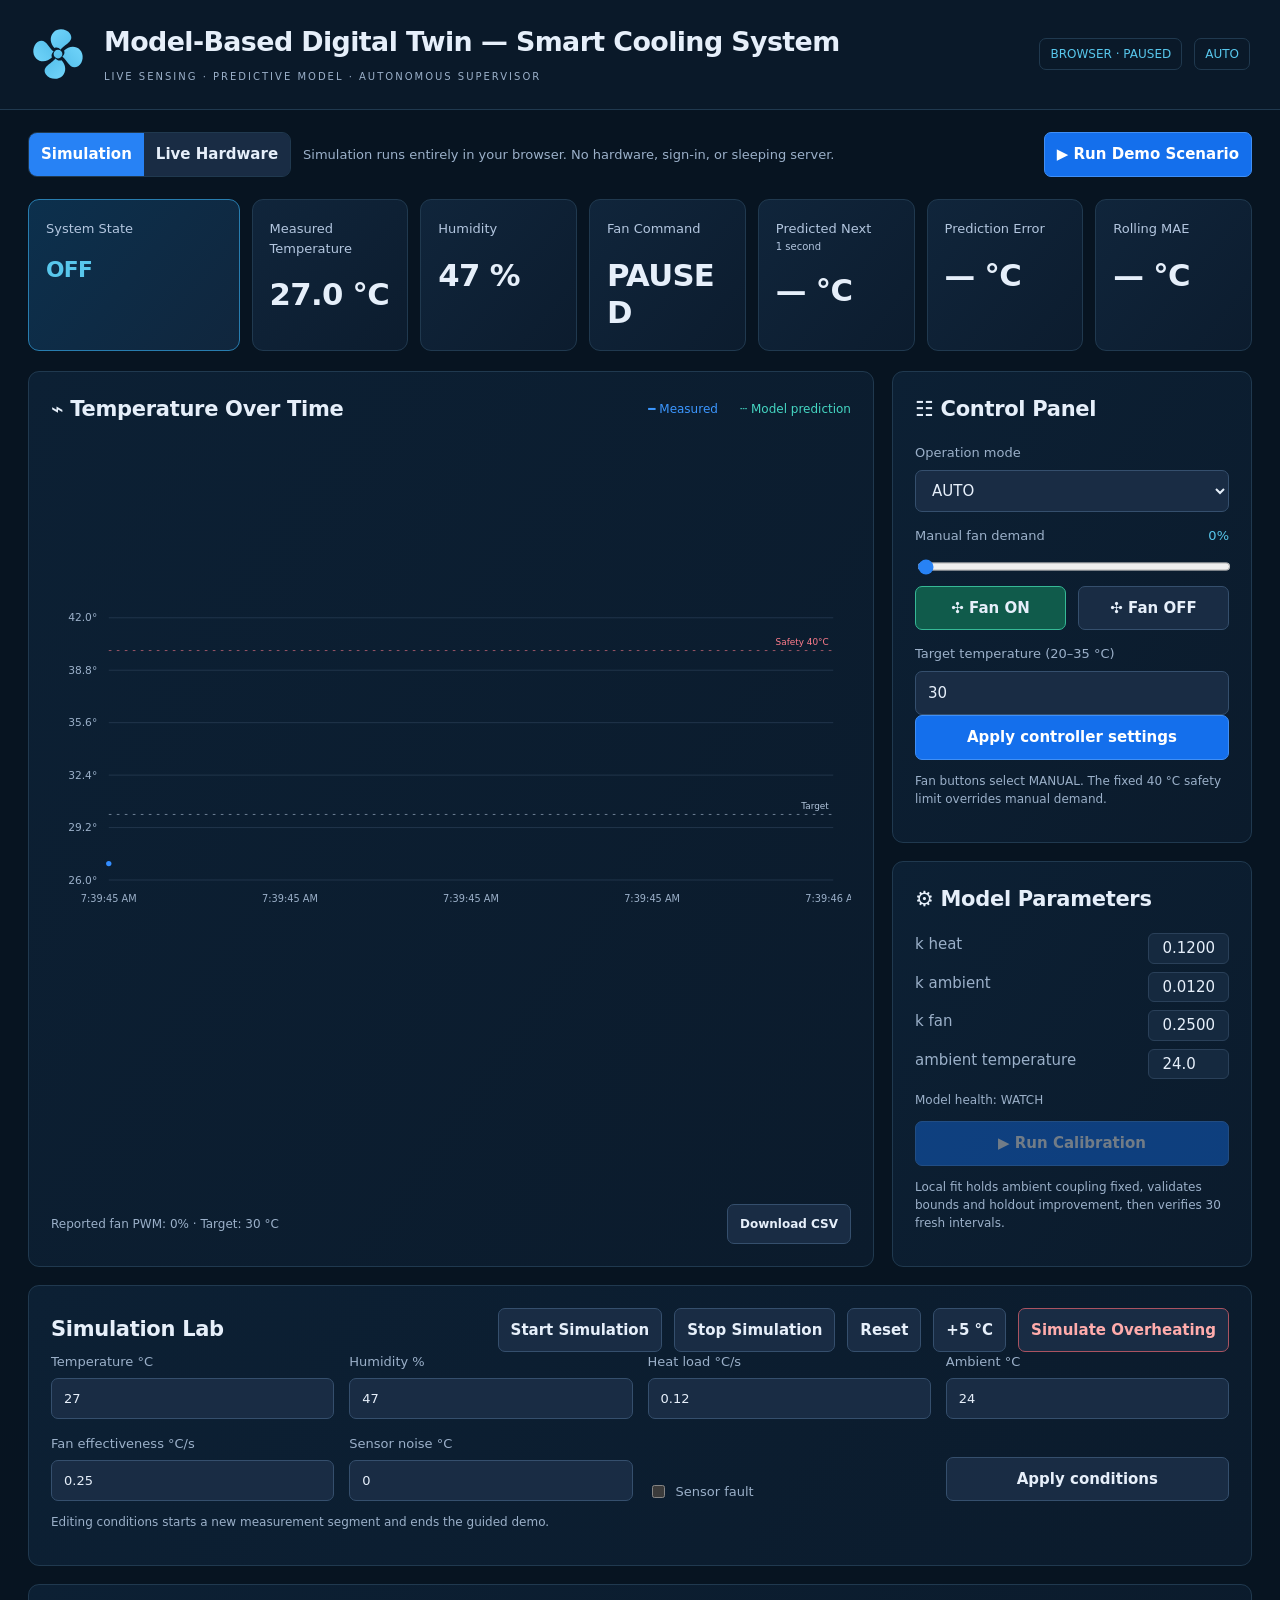
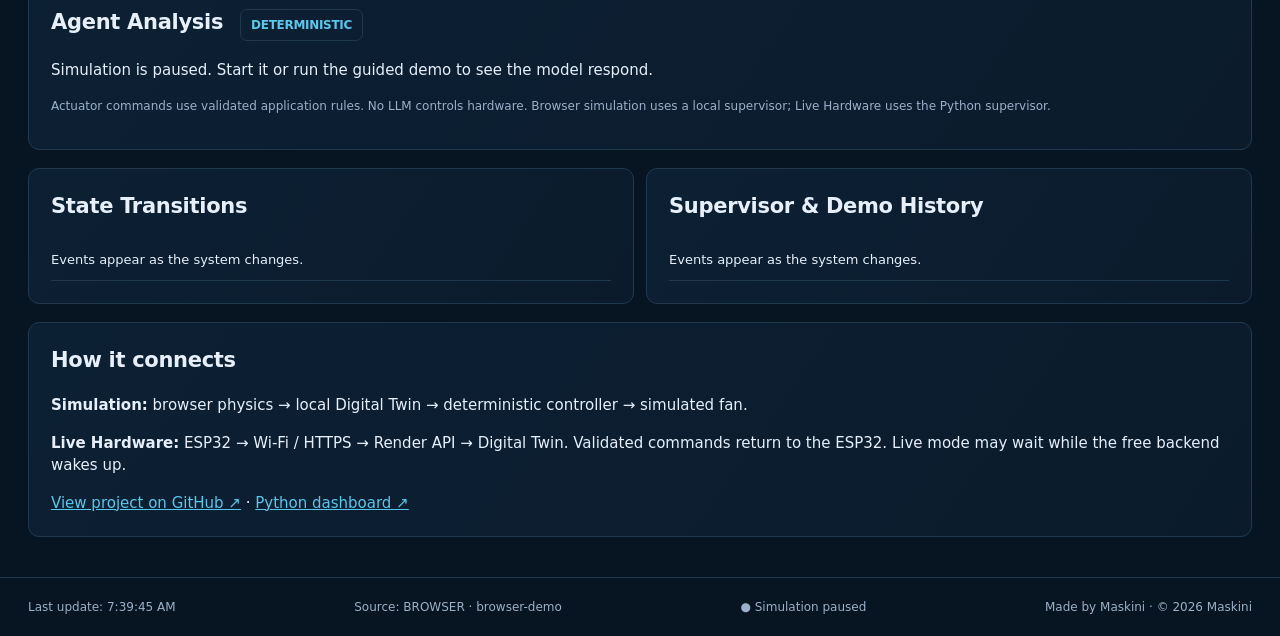
==== index.html @ 51525e8b "Add instant browser simulation dashboard and GitHub Pages frontend" ====
<!doctype html><html lang="en"><head><meta charset="utf-8"><meta name="viewport" content="width=device-width,initial-scale=1"><meta name="description" content="Interactive Model-Based Smart Cooling Digital Twin by Maskini. Run a free browser simulation with deterministic safety control, thermal prediction and model calibration."><title>Smart Cooling Digital Twin · Maskini</title><link rel="icon" href="fan.svg" type="image/svg+xml"><link rel="stylesheet" href="style.css"><script type="module" src="app.mjs"></script></head><body>
<header><div class="brand"><img src="fan.svg" alt="" width="56" height="56"><div><h1>Model-Based Digital Twin <span>— Smart Cooling System</span></h1><p>LIVE SENSING · PREDICTIVE MODEL · AUTONOMOUS SUPERVISOR</p></div></div><div class="badges"><span id="connection" class="badge">BROWSER · READY</span><span id="modeBadge" class="badge">AUTO</span></div></header>
<main><section class="modebar"><div class="segmented" aria-label="Operating mode"><button id="simulation" aria-pressed="true">Simulation</button><button id="live" aria-pressed="false">Live Hardware</button></div><p id="modeHelp">Simulation runs entirely in your browser. No hardware, sign-in, or sleeping server.</p><button id="demo" class="primary">▶ Run Demo Scenario</button></section>
<div id="notice" role="status" aria-live="polite"></div>
<section class="metrics" aria-label="System overview">
<article class="state-card"><label>System State</label><strong id="state">OFF</strong></article><article><label>Measured Temperature</label><strong id="temperature">27.0 <small>°C</small></strong></article><article><label>Humidity</label><strong id="humidity">47 <small>%</small></strong></article><article><label>Fan Command</label><strong id="fan">PAUSED</strong></article><article><label>Predicted Next <small id="horizon">1 second</small></label><strong id="prediction">—</strong></article><article><label>Prediction Error</label><strong id="error">—</strong></article><article><label>Rolling MAE</label><strong id="mae">—</strong></article></section>
<div class="workspace"><section class="panel chart-panel"><div class="panel-title"><h2>⌁ Temperature Over Time</h2><div class="legend"><span>━ Measured</span><span>┄ Model prediction</span></div></div><svg id="chart" viewBox="0 0 900 380" role="img" aria-label="Measured and predicted temperature over time"></svg><div class="chart-bottom"><span id="chartHelp">Start the simulation to collect measurements.</span><button id="download">Download CSV</button></div></section>
<aside><section class="panel"><h2>☷ Control Panel</h2><form id="controller"><label for="controlMode">Operation mode</label><select id="controlMode"><option>AUTO</option><option>MANUAL</option></select><label for="manual">Manual fan demand <output id="manualValue">0%</output></label><input id="manual" type="range" min="0" max="100" value="0"><div class="two"><button type="button" id="fanOn" class="on">✣ Fan ON</button><button type="button" id="fanOff">✣ Fan OFF</button></div><label for="target">Target temperature (20–35 °C)</label><input id="target" type="number" min="20" max="35" step="0.5" value="30" required><button class="primary" type="submit">Apply controller settings</button><p class="muted">Fan buttons select MANUAL. The fixed 40 °C safety limit overrides manual demand.</p></form><details id="owner"><summary>Owner access</summary><p>Live controls require your backend admin token. It is held only in memory for this tab.</p><label for="token">Admin API token</label><input id="token" type="password" autocomplete="off"><button id="unlock">Use token</button><button id="lock">Lock controls</button></details></section>
<section class="panel"><h2>⚙ Model Parameters</h2><dl id="parameters"></dl><p id="modelHealth" class="muted"></p><button id="calibrate" class="primary">▶ Run Calibration</button><p class="muted" id="calibrationHelp">Browser fit holds ambient coupling fixed, validates bounds and holdout improvement, then verifies 30 fresh intervals.</p></section></aside></div>
<section id="lab" class="panel"><div class="panel-title"><h2>Simulation Lab</h2><div class="buttons"><button id="start">Start Simulation</button><button id="stop">Stop Simulation</button><button id="reset">Reset</button><button id="increase">+5 °C</button><button id="overheat" class="danger">Simulate Overheating</button></div></div><form id="conditions" class="conditions"><label>Temperature °C<input id="editTemperature" type="number" min="-40" max="60" step="0.1" value="27" required></label><label>Humidity %<input id="editHumidity" type="number" min="0" max="100" step="1" value="47" required></label><label>Heat load °C/s<input id="heat" type="number" min="0" max="2" step="0.01" value="0.12" required></label><label>Ambient °C<input id="ambient" type="number" min="-10" max="50" step="0.1" value="24" required></label><label>Fan effectiveness °C/s<input id="effect" type="number" min="0" max="3" step="0.01" value="0.25" required></label><label>Sensor noise °C<input id="noise" type="number" min="0" max="1" step="0.01" value="0" required></label><label class="check"><input id="fault" type="checkbox">Sensor fault</label><button type="submit">Apply conditions</button></form><p class="muted">Editing conditions starts a new measurement segment and ends the guided demo.</p></section>
<section id="scenarioPanel" class="panel" hidden><h2 id="scenarioTitle">Guided Demo</h2><div class="steps"><span data-phase="NORMAL">1 · Normal</span><span data-phase="HEATING">2 · Heating</span><span data-phase="OVERHEATING">3 · Overheating</span><span data-phase="RECOVERING">4 · Recovering</span><span data-phase="COMPLETE">5 · Cooling off</span></div></section>
<section class="panel agent"><h2>Agent Analysis <span class="badge">DETERMINISTIC</span></h2><p id="analysis"></p><p class="muted">Actuator commands use validated application rules. No LLM controls hardware. Browser simulation uses a local supervisor; Live Hardware uses the Python supervisor.</p></section>
<div class="two bottom-panels"><section class="panel"><h2>State Transitions</h2><ol id="transitions" class="timeline"></ol></section><section class="panel"><h2>Supervisor & Demo History</h2><ol id="events" class="timeline"></ol></section></div>
<section class="panel architecture"><h2>How it connects</h2><p><b>Simulation:</b> browser physics → local Digital Twin → deterministic controller → simulated fan.</p><p><b>Live Hardware:</b> ESP32 → Wi-Fi / HTTPS → Render API → Digital Twin. Validated commands return to the ESP32. Live mode may wait while the free backend wakes up.</p><a href="https://github.com/Maskini/model-based-smart-cooling-digital-twin">View project on GitHub ↗</a> · <a href="https://smart-cooling-twin-demo.onrender.com/" target="_blank" rel="noopener">Python dashboard ↗</a></section>
</main><footer><span id="updated">Last update: —</span><span id="transport">Source: browser physics</span><span id="receiving">● Simulation paused</span><span>Made by Maskini · © 2026 Maskini</span></footer><noscript>This interactive simulation requires JavaScript. You can also visit the Python dashboard linked above.</noscript></body></html>
---- style.css ----
:root{color-scheme:dark;--bg:#071421;--panel:#0c1e31;--edge:#20394f;--text:#e6effa;--muted:#9bb0c9;--blue:#2782f5;--cyan:#58c7ec;--green:#38e7aa}*{box-sizing:border-box}body{margin:0;background:var(--bg);color:var(--text);font:15px/1.5 system-ui,-apple-system,BlinkMacSystemFont,"Segoe UI",sans-serif}header{display:flex;align-items:center;justify-content:space-between;gap:20px;padding:25px 30px;border-bottom:1px solid var(--edge);background:#0a1929}.brand{display:flex;align-items:center;gap:18px}.brand img{flex-shrink:0}.brand h1{font-size:clamp(20px,2.1vw,32px);line-height:1.3;margin:0;letter-spacing:-.6px}.brand p{font-size:10px;color:var(--muted);letter-spacing:2px;margin:9px 0 0}.badges,.buttons,.modebar,.panel-title,.chart-bottom{display:flex;align-items:center;gap:12px;flex-wrap:wrap}.badge{font-size:12px;display:inline-block;border:1px solid var(--edge);border-radius:7px;padding:6px 10px;color:var(--cyan);white-space:nowrap}main{max-width:2000px;margin:auto;padding:22px 28px}.modebar{margin-bottom:22px}.modebar p{flex:1;color:var(--muted);font-size:13px}.segmented{display:flex;background:#14283e;border:1px solid var(--edge);border-radius:9px;overflow:hidden}.segmented button{border:0;border-radius:0}.segmented button[aria-pressed=true]{background:var(--blue);color:white}.metrics{display:grid;grid-template-columns:1.35fr repeat(6,1fr);gap:12px;margin:20px 0}.metrics article{padding:19px 17px;min-height:140px;border:1px solid var(--edge);border-radius:11px;background:linear-gradient(130deg,#10253b,#0c1c2e)}.metrics label{display:block;color:#b3c6df;font-size:13px}.metrics strong{display:block;font-size:clamp(20px,2.4vw,37px);margin-top:18px;letter-spacing:-.7px;line-height:1.2;overflow-wrap:anywhere}.metrics small{font-size:14px;font-weight:400}.metrics label small{display:block;font-size:10px}.metrics .state-card{border-color:#287daf;background:linear-gradient(130deg,#0c304d,#10263d);color:var(--cyan)}#state{font-size:clamp(18px,1.7vw,29px)}.workspace{display:grid;grid-template-columns:minmax(0,2.35fr) minmax(295px,1fr);gap:18px}.panel{border:1px solid var(--edge);border-radius:11px;padding:22px;background:linear-gradient(125deg,#0c2034,#0b1b2c);margin-bottom:18px;min-width:0}h2{font-size:21px;margin:0 0 18px;letter-spacing:-.3px}.panel-title{justify-content:space-between}.panel-title h2{margin:0}.legend{display:flex;gap:22px;color:#3c97ff;font-size:12px}.legend span+span{color:#45d6c2}.chart-panel{display:flex;flex-direction:column}.chart-panel svg{width:100%;flex:1;min-height:330px;max-height:620px;margin-top:25px}.chart-bottom{justify-content:space-between;font-size:12px;color:var(--muted);margin-top:auto}button,select,input{font:inherit;color:var(--text);border:1px solid #354f6d;border-radius:7px;background:#192c44;padding:10px 12px;min-width:0}button{cursor:pointer;transition:background .15s,border-color .15s;font-weight:600}button:hover{background:#244469;border-color:#4b8ac4}button:disabled{opacity:.42;cursor:not-allowed}.primary{background:#146fec;border-color:#408ff6;color:white}.primary:hover{background:#2988fb}.on{background:#105b4b;border-color:#36b996}.danger{border-color:#aa5361;color:#ffacac}button:focus-visible,input:focus-visible,select:focus-visible,a:focus-visible{outline:3px solid var(--cyan);outline-offset:3px}form>label{display:block;color:var(--muted);font-size:13px;margin:14px 0 7px}#controller input,#controller select,#controller>button{width:100%}input[type=range]{padding:0;accent-color:var(--blue);height:25px}output{float:right;color:var(--cyan)}.two{display:grid;grid-template-columns:1fr 1fr;gap:12px}.muted{color:var(--muted);font-size:12px}.conditions{display:grid;grid-template-columns:repeat(4,1fr);gap:15px;align-items:end}.conditions input:not([type=checkbox]){display:block;width:100%;margin-top:6px}.conditions label{margin:0}.check{display:flex;align-items:center;gap:8px}details{margin-top:15px;color:var(--muted);font-size:13px}summary{cursor:pointer}details input{width:100%;margin:8px 0}dl{display:grid;grid-template-columns:1fr auto;gap:8px;margin:10px 0}dt{color:var(--muted)}dd{margin:0;background:#15293f;border:1px solid #2a4059;border-radius:6px;padding:3px 13px;font-variant-numeric:tabular-nums}#calibrate{width:100%}.steps{display:flex;gap:12px;flex-wrap:wrap}.steps span{border:1px solid var(--edge);padding:10px 17px;border-radius:8px;color:var(--muted)}.steps .active{border-color:var(--green);color:var(--green);background:#10352f}.timeline{list-style:none;padding:0;margin:0;max-height:250px;overflow:auto;font-size:13px}.timeline li{border-bottom:1px solid var(--edge);padding:10px 0}.timeline time{color:var(--muted);font-size:11px;display:block}a{color:var(--cyan)}footer{display:flex;gap:20px;justify-content:space-between;flex-wrap:wrap;border-top:1px solid var(--edge);padding:20px 28px;font-size:12px;color:var(--muted)}#notice:not(:empty){padding:12px 17px;background:#243040;border-left:3px solid #edb862;border-radius:6px;margin-bottom:15px}.good{color:var(--green)!important}.bad{color:#ff818b!important}[hidden]{display:none!important}.agent h2 .badge{margin-left:10px}#receiving.good{animation:pulse 2s infinite}@keyframes pulse{50%{opacity:.55}}@media(prefers-reduced-motion:reduce){*{animation:none!important;transition:none!important}}@media(max-width:1200px){.metrics{grid-template-columns:repeat(4,1fr)}.metrics article{min-height:115px}.metrics strong{font-size:28px}header{align-items:flex-start;flex-direction:column}}@media(max-width:800px){main{padding:15px}.workspace{grid-template-columns:1fr}.metrics{grid-template-columns:repeat(2,1fr)}.metrics article:last-child{grid-column:1/-1}.conditions{grid-template-columns:repeat(2,1fr)}.bottom-panels{grid-template-columns:1fr}.brand h1 span{display:block;font-size:16px}.brand img{width:44px;height:44px}header{padding:20px 15px}.panel{padding:17px}.chart-panel svg{min-height:260px}.modebar p{flex-basis:100%}.chart-panel .panel-title{gap:8px}.buttons button{font-size:12px}.badges{gap:6px}}
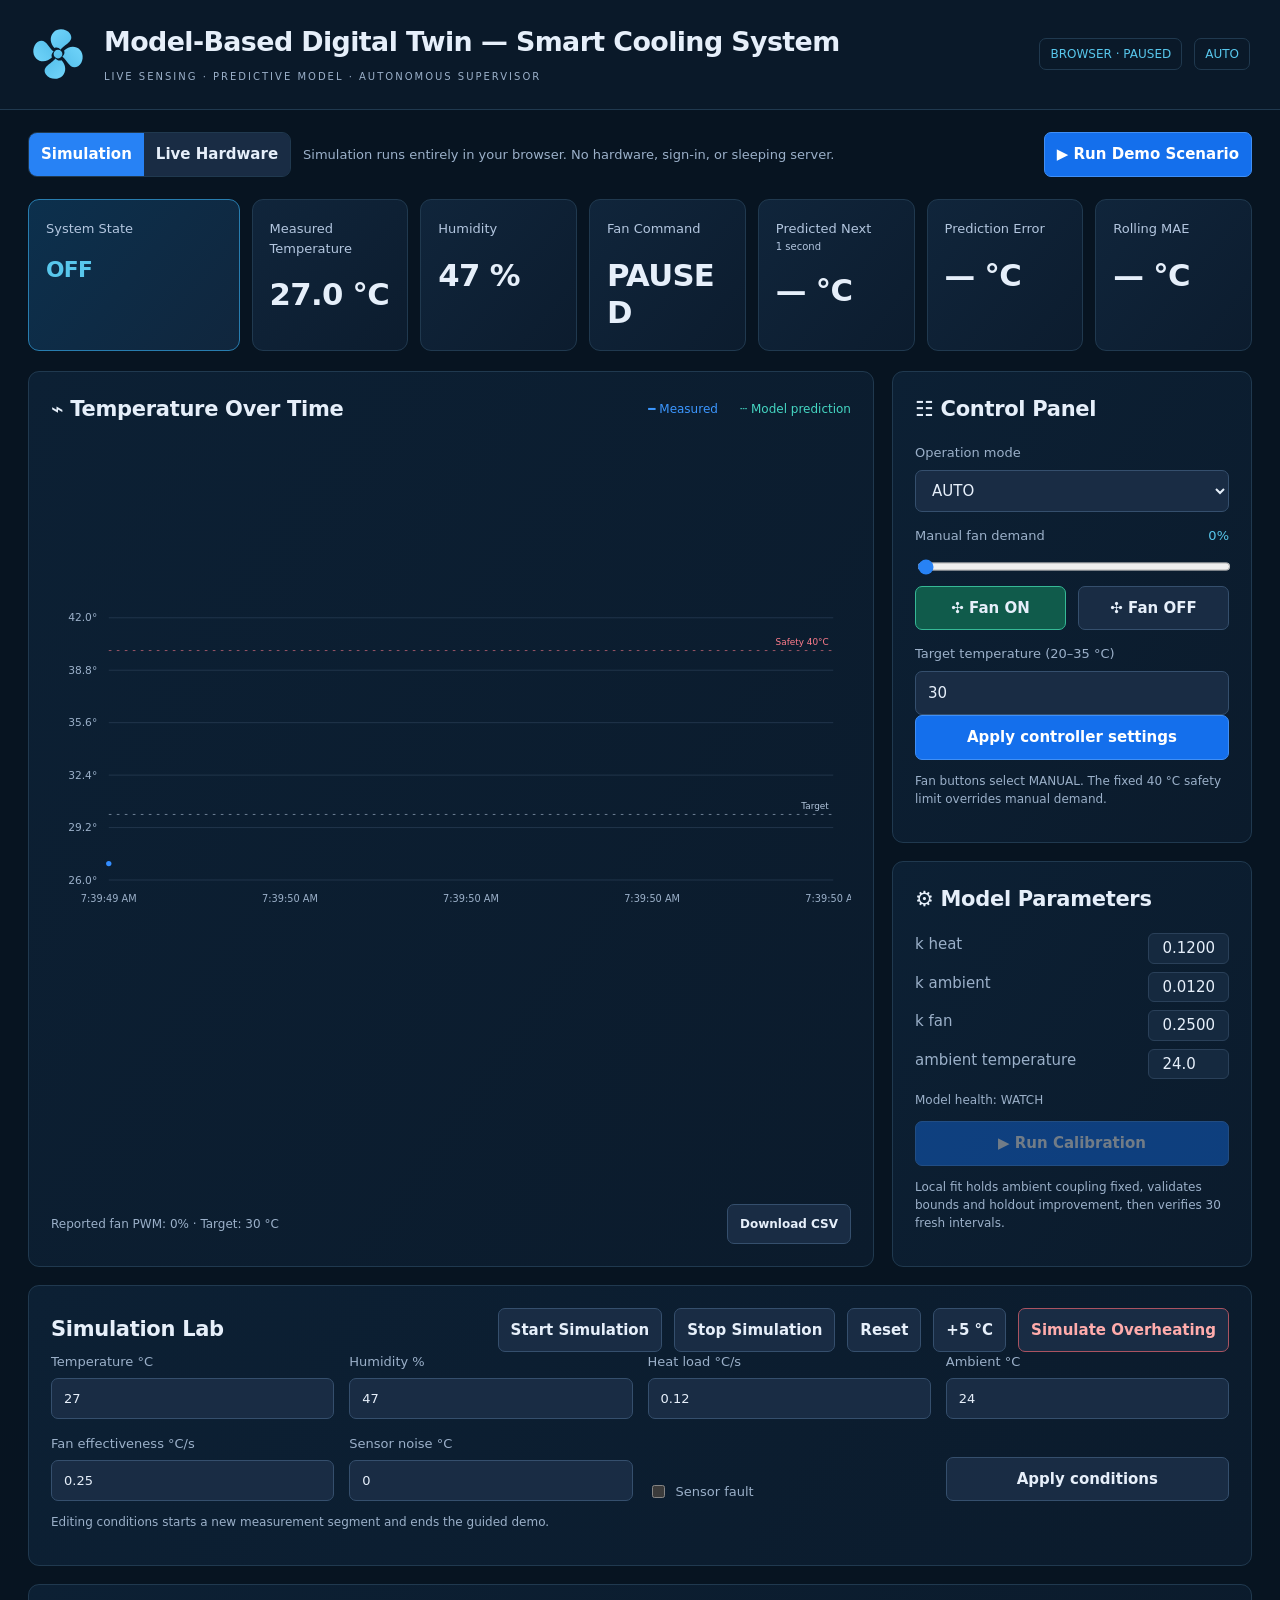
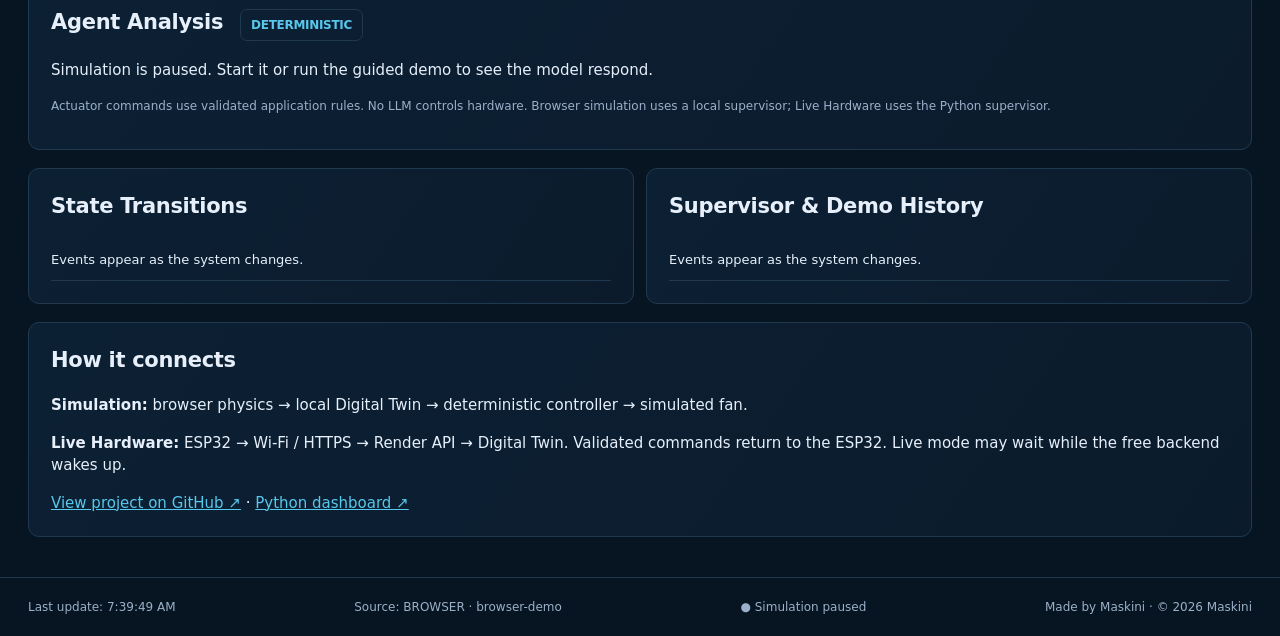
==== commit c62dee99: "Format browser dashboard source for maintenance" ====
--- a/index.html
+++ b/index.html
@@ -1,15 +1,283 @@
-<!doctype html><html lang="en"><head><meta charset="utf-8"><meta name="viewport" content="width=device-width,initial-scale=1"><meta name="description" content="Interactive Model-Based Smart Cooling Digital Twin by Maskini. Run a free browser simulation with deterministic safety control, thermal prediction and model calibration."><title>Smart Cooling Digital Twin · Maskini</title><link rel="icon" href="fan.svg" type="image/svg+xml"><link rel="stylesheet" href="style.css"><script type="module" src="app.mjs"></script></head><body>
-<header><div class="brand"><img src="fan.svg" alt="" width="56" height="56"><div><h1>Model-Based Digital Twin <span>— Smart Cooling System</span></h1><p>LIVE SENSING · PREDICTIVE MODEL · AUTONOMOUS SUPERVISOR</p></div></div><div class="badges"><span id="connection" class="badge">BROWSER · READY</span><span id="modeBadge" class="badge">AUTO</span></div></header>
-<main><section class="modebar"><div class="segmented" aria-label="Operating mode"><button id="simulation" aria-pressed="true">Simulation</button><button id="live" aria-pressed="false">Live Hardware</button></div><p id="modeHelp">Simulation runs entirely in your browser. No hardware, sign-in, or sleeping server.</p><button id="demo" class="primary">▶ Run Demo Scenario</button></section>
-<div id="notice" role="status" aria-live="polite"></div>
-<section class="metrics" aria-label="System overview">
-<article class="state-card"><label>System State</label><strong id="state">OFF</strong></article><article><label>Measured Temperature</label><strong id="temperature">27.0 <small>°C</small></strong></article><article><label>Humidity</label><strong id="humidity">47 <small>%</small></strong></article><article><label>Fan Command</label><strong id="fan">PAUSED</strong></article><article><label>Predicted Next <small id="horizon">1 second</small></label><strong id="prediction">—</strong></article><article><label>Prediction Error</label><strong id="error">—</strong></article><article><label>Rolling MAE</label><strong id="mae">—</strong></article></section>
-<div class="workspace"><section class="panel chart-panel"><div class="panel-title"><h2>⌁ Temperature Over Time</h2><div class="legend"><span>━ Measured</span><span>┄ Model prediction</span></div></div><svg id="chart" viewBox="0 0 900 380" role="img" aria-label="Measured and predicted temperature over time"></svg><div class="chart-bottom"><span id="chartHelp">Start the simulation to collect measurements.</span><button id="download">Download CSV</button></div></section>
-<aside><section class="panel"><h2>☷ Control Panel</h2><form id="controller"><label for="controlMode">Operation mode</label><select id="controlMode"><option>AUTO</option><option>MANUAL</option></select><label for="manual">Manual fan demand <output id="manualValue">0%</output></label><input id="manual" type="range" min="0" max="100" value="0"><div class="two"><button type="button" id="fanOn" class="on">✣ Fan ON</button><button type="button" id="fanOff">✣ Fan OFF</button></div><label for="target">Target temperature (20–35 °C)</label><input id="target" type="number" min="20" max="35" step="0.5" value="30" required><button class="primary" type="submit">Apply controller settings</button><p class="muted">Fan buttons select MANUAL. The fixed 40 °C safety limit overrides manual demand.</p></form><details id="owner"><summary>Owner access</summary><p>Live controls require your backend admin token. It is held only in memory for this tab.</p><label for="token">Admin API token</label><input id="token" type="password" autocomplete="off"><button id="unlock">Use token</button><button id="lock">Lock controls</button></details></section>
-<section class="panel"><h2>⚙ Model Parameters</h2><dl id="parameters"></dl><p id="modelHealth" class="muted"></p><button id="calibrate" class="primary">▶ Run Calibration</button><p class="muted" id="calibrationHelp">Browser fit holds ambient coupling fixed, validates bounds and holdout improvement, then verifies 30 fresh intervals.</p></section></aside></div>
-<section id="lab" class="panel"><div class="panel-title"><h2>Simulation Lab</h2><div class="buttons"><button id="start">Start Simulation</button><button id="stop">Stop Simulation</button><button id="reset">Reset</button><button id="increase">+5 °C</button><button id="overheat" class="danger">Simulate Overheating</button></div></div><form id="conditions" class="conditions"><label>Temperature °C<input id="editTemperature" type="number" min="-40" max="60" step="0.1" value="27" required></label><label>Humidity %<input id="editHumidity" type="number" min="0" max="100" step="1" value="47" required></label><label>Heat load °C/s<input id="heat" type="number" min="0" max="2" step="0.01" value="0.12" required></label><label>Ambient °C<input id="ambient" type="number" min="-10" max="50" step="0.1" value="24" required></label><label>Fan effectiveness °C/s<input id="effect" type="number" min="0" max="3" step="0.01" value="0.25" required></label><label>Sensor noise °C<input id="noise" type="number" min="0" max="1" step="0.01" value="0" required></label><label class="check"><input id="fault" type="checkbox">Sensor fault</label><button type="submit">Apply conditions</button></form><p class="muted">Editing conditions starts a new measurement segment and ends the guided demo.</p></section>
-<section id="scenarioPanel" class="panel" hidden><h2 id="scenarioTitle">Guided Demo</h2><div class="steps"><span data-phase="NORMAL">1 · Normal</span><span data-phase="HEATING">2 · Heating</span><span data-phase="OVERHEATING">3 · Overheating</span><span data-phase="RECOVERING">4 · Recovering</span><span data-phase="COMPLETE">5 · Cooling off</span></div></section>
-<section class="panel agent"><h2>Agent Analysis <span class="badge">DETERMINISTIC</span></h2><p id="analysis"></p><p class="muted">Actuator commands use validated application rules. No LLM controls hardware. Browser simulation uses a local supervisor; Live Hardware uses the Python supervisor.</p></section>
-<div class="two bottom-panels"><section class="panel"><h2>State Transitions</h2><ol id="transitions" class="timeline"></ol></section><section class="panel"><h2>Supervisor & Demo History</h2><ol id="events" class="timeline"></ol></section></div>
-<section class="panel architecture"><h2>How it connects</h2><p><b>Simulation:</b> browser physics → local Digital Twin → deterministic controller → simulated fan.</p><p><b>Live Hardware:</b> ESP32 → Wi-Fi / HTTPS → Render API → Digital Twin. Validated commands return to the ESP32. Live mode may wait while the free backend wakes up.</p><a href="https://github.com/Maskini/model-based-smart-cooling-digital-twin">View project on GitHub ↗</a> · <a href="https://smart-cooling-twin-demo.onrender.com/" target="_blank" rel="noopener">Python dashboard ↗</a></section>
-</main><footer><span id="updated">Last update: —</span><span id="transport">Source: browser physics</span><span id="receiving">● Simulation paused</span><span>Made by Maskini · © 2026 Maskini</span></footer><noscript>This interactive simulation requires JavaScript. You can also visit the Python dashboard linked above.</noscript></body></html>
+<!doctype html>
+<html lang="en">
+  <head>
+    <meta charset="utf-8" />
+    <meta name="viewport" content="width=device-width,initial-scale=1" />
+    <meta
+      name="description"
+      content="Interactive Model-Based Smart Cooling Digital Twin by Maskini. Run a free browser simulation with deterministic safety control, thermal prediction and model calibration."
+    />
+    <title>Smart Cooling Digital Twin · Maskini</title>
+    <link rel="icon" href="fan.svg" type="image/svg+xml" />
+    <link rel="stylesheet" href="style.css" />
+    <script type="module" src="app.mjs"></script>
+  </head>
+  <body>
+    <header>
+      <div class="brand">
+        <img src="fan.svg" alt="" width="56" height="56" />
+        <div>
+          <h1>Model-Based Digital Twin <span>— Smart Cooling System</span></h1>
+          <p>LIVE SENSING · PREDICTIVE MODEL · AUTONOMOUS SUPERVISOR</p>
+        </div>
+      </div>
+      <div class="badges">
+        <span id="connection" class="badge">BROWSER · READY</span
+        ><span id="modeBadge" class="badge">AUTO</span>
+      </div>
+    </header>
+    <main>
+      <section class="modebar">
+        <div class="segmented" aria-label="Operating mode">
+          <button id="simulation" aria-pressed="true">Simulation</button
+          ><button id="live" aria-pressed="false">Live Hardware</button>
+        </div>
+        <p id="modeHelp">
+          Simulation runs entirely in your browser. No hardware, sign-in, or
+          sleeping server.
+        </p>
+        <button id="demo" class="primary">▶ Run Demo Scenario</button>
+      </section>
+      <div id="notice" role="status" aria-live="polite"></div>
+      <section class="metrics" aria-label="System overview">
+        <article class="state-card">
+          <label>System State</label><strong id="state">OFF</strong>
+        </article>
+        <article>
+          <label>Measured Temperature</label
+          ><strong id="temperature">27.0 <small>°C</small></strong>
+        </article>
+        <article>
+          <label>Humidity</label
+          ><strong id="humidity">47 <small>%</small></strong>
+        </article>
+        <article>
+          <label>Fan Command</label><strong id="fan">PAUSED</strong>
+        </article>
+        <article>
+          <label>Predicted Next <small id="horizon">1 second</small></label
+          ><strong id="prediction">—</strong>
+        </article>
+        <article>
+          <label>Prediction Error</label><strong id="error">—</strong>
+        </article>
+        <article><label>Rolling MAE</label><strong id="mae">—</strong></article>
+      </section>
+      <div class="workspace">
+        <section class="panel chart-panel">
+          <div class="panel-title">
+            <h2>⌁ Temperature Over Time</h2>
+            <div class="legend">
+              <span>━ Measured</span><span>┄ Model prediction</span>
+            </div>
+          </div>
+          <svg
+            id="chart"
+            viewBox="0 0 900 380"
+            role="img"
+            aria-label="Measured and predicted temperature over time"
+          ></svg>
+          <div class="chart-bottom">
+            <span id="chartHelp"
+              >Start the simulation to collect measurements.</span
+            ><button id="download">Download CSV</button>
+          </div>
+        </section>
+        <aside>
+          <section class="panel">
+            <h2>☷ Control Panel</h2>
+            <form id="controller">
+              <label for="controlMode">Operation mode</label
+              ><select id="controlMode">
+                <option>AUTO</option>
+                <option>MANUAL</option></select
+              ><label for="manual"
+                >Manual fan demand <output id="manualValue">0%</output></label
+              ><input id="manual" type="range" min="0" max="100" value="0" />
+              <div class="two">
+                <button type="button" id="fanOn" class="on">✣ Fan ON</button
+                ><button type="button" id="fanOff">✣ Fan OFF</button>
+              </div>
+              <label for="target">Target temperature (20–35 °C)</label
+              ><input
+                id="target"
+                type="number"
+                min="20"
+                max="35"
+                step="0.5"
+                value="30"
+                required
+              /><button class="primary" type="submit">
+                Apply controller settings
+              </button>
+              <p class="muted">
+                Fan buttons select MANUAL. The fixed 40 °C safety limit
+                overrides manual demand.
+              </p>
+            </form>
+            <details id="owner">
+              <summary>Owner access</summary>
+              <p>
+                Live controls require your backend admin token. It is held only
+                in memory for this tab.
+              </p>
+              <label for="token">Admin API token</label
+              ><input id="token" type="password" autocomplete="off" /><button
+                id="unlock"
+              >
+                Use token</button
+              ><button id="lock">Lock controls</button>
+            </details>
+          </section>
+          <section class="panel">
+            <h2>⚙ Model Parameters</h2>
+            <dl id="parameters"></dl>
+            <p id="modelHealth" class="muted"></p>
+            <button id="calibrate" class="primary">▶ Run Calibration</button>
+            <p class="muted" id="calibrationHelp">
+              Browser fit holds ambient coupling fixed, validates bounds and
+              holdout improvement, then verifies 30 fresh intervals.
+            </p>
+          </section>
+        </aside>
+      </div>
+      <section id="lab" class="panel">
+        <div class="panel-title">
+          <h2>Simulation Lab</h2>
+          <div class="buttons">
+            <button id="start">Start Simulation</button
+            ><button id="stop">Stop Simulation</button
+            ><button id="reset">Reset</button
+            ><button id="increase">+5 °C</button
+            ><button id="overheat" class="danger">Simulate Overheating</button>
+          </div>
+        </div>
+        <form id="conditions" class="conditions">
+          <label
+            >Temperature °C<input
+              id="editTemperature"
+              type="number"
+              min="-40"
+              max="60"
+              step="0.1"
+              value="27"
+              required /></label
+          ><label
+            >Humidity %<input
+              id="editHumidity"
+              type="number"
+              min="0"
+              max="100"
+              step="1"
+              value="47"
+              required /></label
+          ><label
+            >Heat load °C/s<input
+              id="heat"
+              type="number"
+              min="0"
+              max="2"
+              step="0.01"
+              value="0.12"
+              required /></label
+          ><label
+            >Ambient °C<input
+              id="ambient"
+              type="number"
+              min="-10"
+              max="50"
+              step="0.1"
+              value="24"
+              required /></label
+          ><label
+            >Fan effectiveness °C/s<input
+              id="effect"
+              type="number"
+              min="0"
+              max="3"
+              step="0.01"
+              value="0.25"
+              required /></label
+          ><label
+            >Sensor noise °C<input
+              id="noise"
+              type="number"
+              min="0"
+              max="1"
+              step="0.01"
+              value="0"
+              required /></label
+          ><label class="check"
+            ><input id="fault" type="checkbox" />Sensor fault</label
+          ><button type="submit">Apply conditions</button>
+        </form>
+        <p class="muted">
+          Editing conditions starts a new measurement segment and ends the
+          guided demo.
+        </p>
+      </section>
+      <section id="scenarioPanel" class="panel" hidden>
+        <h2 id="scenarioTitle">Guided Demo</h2>
+        <div class="steps">
+          <span data-phase="NORMAL">1 · Normal</span
+          ><span data-phase="HEATING">2 · Heating</span
+          ><span data-phase="OVERHEATING">3 · Overheating</span
+          ><span data-phase="RECOVERING">4 · Recovering</span
+          ><span data-phase="COMPLETE">5 · Cooling off</span>
+        </div>
+      </section>
+      <section class="panel agent">
+        <h2>Agent Analysis <span class="badge">DETERMINISTIC</span></h2>
+        <p id="analysis"></p>
+        <p class="muted">
+          Actuator commands use validated application rules. No LLM controls
+          hardware. Browser simulation uses a local supervisor; Live Hardware
+          uses the Python supervisor.
+        </p>
+      </section>
+      <div class="two bottom-panels">
+        <section class="panel">
+          <h2>State Transitions</h2>
+          <ol id="transitions" class="timeline"></ol>
+        </section>
+        <section class="panel">
+          <h2>Supervisor & Demo History</h2>
+          <ol id="events" class="timeline"></ol>
+        </section>
+      </div>
+      <section class="panel architecture">
+        <h2>How it connects</h2>
+        <p>
+          <b>Simulation:</b> browser physics → local Digital Twin →
+          deterministic controller → simulated fan.
+        </p>
+        <p>
+          <b>Live Hardware:</b> ESP32 → Wi-Fi / HTTPS → Render API → Digital
+          Twin. Validated commands return to the ESP32. Live mode may wait while
+          the free backend wakes up.
+        </p>
+        <a
+          href="https://github.com/Maskini/model-based-smart-cooling-digital-twin"
+          >View project on GitHub ↗</a
+        >
+        ·
+        <a
+          href="https://smart-cooling-twin-demo.onrender.com/"
+          target="_blank"
+          rel="noopener"
+          >Python dashboard ↗</a
+        >
+      </section>
+    </main>
+    <footer>
+      <span id="updated">Last update: —</span
+      ><span id="transport">Source: browser physics</span
+      ><span id="receiving">● Simulation paused</span
+      ><span>Made by Maskini · © 2026 Maskini</span>
+    </footer>
+    <noscript
+      >This interactive simulation requires JavaScript. You can also visit the
+      Python dashboard linked above.</noscript
+    >
+  </body>
+</html>
--- a/style.css
+++ b/style.css
@@ -1 +1,465 @@
-:root{color-scheme:dark;--bg:#071421;--panel:#0c1e31;--edge:#20394f;--text:#e6effa;--muted:#9bb0c9;--blue:#2782f5;--cyan:#58c7ec;--green:#38e7aa}*{box-sizing:border-box}body{margin:0;background:var(--bg);color:var(--text);font:15px/1.5 system-ui,-apple-system,BlinkMacSystemFont,"Segoe UI",sans-serif}header{display:flex;align-items:center;justify-content:space-between;gap:20px;padding:25px 30px;border-bottom:1px solid var(--edge);background:#0a1929}.brand{display:flex;align-items:center;gap:18px}.brand img{flex-shrink:0}.brand h1{font-size:clamp(20px,2.1vw,32px);line-height:1.3;margin:0;letter-spacing:-.6px}.brand p{font-size:10px;color:var(--muted);letter-spacing:2px;margin:9px 0 0}.badges,.buttons,.modebar,.panel-title,.chart-bottom{display:flex;align-items:center;gap:12px;flex-wrap:wrap}.badge{font-size:12px;display:inline-block;border:1px solid var(--edge);border-radius:7px;padding:6px 10px;color:var(--cyan);white-space:nowrap}main{max-width:2000px;margin:auto;padding:22px 28px}.modebar{margin-bottom:22px}.modebar p{flex:1;color:var(--muted);font-size:13px}.segmented{display:flex;background:#14283e;border:1px solid var(--edge);border-radius:9px;overflow:hidden}.segmented button{border:0;border-radius:0}.segmented button[aria-pressed=true]{background:var(--blue);color:white}.metrics{display:grid;grid-template-columns:1.35fr repeat(6,1fr);gap:12px;margin:20px 0}.metrics article{padding:19px 17px;min-height:140px;border:1px solid var(--edge);border-radius:11px;background:linear-gradient(130deg,#10253b,#0c1c2e)}.metrics label{display:block;color:#b3c6df;font-size:13px}.metrics strong{display:block;font-size:clamp(20px,2.4vw,37px);margin-top:18px;letter-spacing:-.7px;line-height:1.2;overflow-wrap:anywhere}.metrics small{font-size:14px;font-weight:400}.metrics label small{display:block;font-size:10px}.metrics .state-card{border-color:#287daf;background:linear-gradient(130deg,#0c304d,#10263d);color:var(--cyan)}#state{font-size:clamp(18px,1.7vw,29px)}.workspace{display:grid;grid-template-columns:minmax(0,2.35fr) minmax(295px,1fr);gap:18px}.panel{border:1px solid var(--edge);border-radius:11px;padding:22px;background:linear-gradient(125deg,#0c2034,#0b1b2c);margin-bottom:18px;min-width:0}h2{font-size:21px;margin:0 0 18px;letter-spacing:-.3px}.panel-title{justify-content:space-between}.panel-title h2{margin:0}.legend{display:flex;gap:22px;color:#3c97ff;font-size:12px}.legend span+span{color:#45d6c2}.chart-panel{display:flex;flex-direction:column}.chart-panel svg{width:100%;flex:1;min-height:330px;max-height:620px;margin-top:25px}.chart-bottom{justify-content:space-between;font-size:12px;color:var(--muted);margin-top:auto}button,select,input{font:inherit;color:var(--text);border:1px solid #354f6d;border-radius:7px;background:#192c44;padding:10px 12px;min-width:0}button{cursor:pointer;transition:background .15s,border-color .15s;font-weight:600}button:hover{background:#244469;border-color:#4b8ac4}button:disabled{opacity:.42;cursor:not-allowed}.primary{background:#146fec;border-color:#408ff6;color:white}.primary:hover{background:#2988fb}.on{background:#105b4b;border-color:#36b996}.danger{border-color:#aa5361;color:#ffacac}button:focus-visible,input:focus-visible,select:focus-visible,a:focus-visible{outline:3px solid var(--cyan);outline-offset:3px}form>label{display:block;color:var(--muted);font-size:13px;margin:14px 0 7px}#controller input,#controller select,#controller>button{width:100%}input[type=range]{padding:0;accent-color:var(--blue);height:25px}output{float:right;color:var(--cyan)}.two{display:grid;grid-template-columns:1fr 1fr;gap:12px}.muted{color:var(--muted);font-size:12px}.conditions{display:grid;grid-template-columns:repeat(4,1fr);gap:15px;align-items:end}.conditions input:not([type=checkbox]){display:block;width:100%;margin-top:6px}.conditions label{margin:0}.check{display:flex;align-items:center;gap:8px}details{margin-top:15px;color:var(--muted);font-size:13px}summary{cursor:pointer}details input{width:100%;margin:8px 0}dl{display:grid;grid-template-columns:1fr auto;gap:8px;margin:10px 0}dt{color:var(--muted)}dd{margin:0;background:#15293f;border:1px solid #2a4059;border-radius:6px;padding:3px 13px;font-variant-numeric:tabular-nums}#calibrate{width:100%}.steps{display:flex;gap:12px;flex-wrap:wrap}.steps span{border:1px solid var(--edge);padding:10px 17px;border-radius:8px;color:var(--muted)}.steps .active{border-color:var(--green);color:var(--green);background:#10352f}.timeline{list-style:none;padding:0;margin:0;max-height:250px;overflow:auto;font-size:13px}.timeline li{border-bottom:1px solid var(--edge);padding:10px 0}.timeline time{color:var(--muted);font-size:11px;display:block}a{color:var(--cyan)}footer{display:flex;gap:20px;justify-content:space-between;flex-wrap:wrap;border-top:1px solid var(--edge);padding:20px 28px;font-size:12px;color:var(--muted)}#notice:not(:empty){padding:12px 17px;background:#243040;border-left:3px solid #edb862;border-radius:6px;margin-bottom:15px}.good{color:var(--green)!important}.bad{color:#ff818b!important}[hidden]{display:none!important}.agent h2 .badge{margin-left:10px}#receiving.good{animation:pulse 2s infinite}@keyframes pulse{50%{opacity:.55}}@media(prefers-reduced-motion:reduce){*{animation:none!important;transition:none!important}}@media(max-width:1200px){.metrics{grid-template-columns:repeat(4,1fr)}.metrics article{min-height:115px}.metrics strong{font-size:28px}header{align-items:flex-start;flex-direction:column}}@media(max-width:800px){main{padding:15px}.workspace{grid-template-columns:1fr}.metrics{grid-template-columns:repeat(2,1fr)}.metrics article:last-child{grid-column:1/-1}.conditions{grid-template-columns:repeat(2,1fr)}.bottom-panels{grid-template-columns:1fr}.brand h1 span{display:block;font-size:16px}.brand img{width:44px;height:44px}header{padding:20px 15px}.panel{padding:17px}.chart-panel svg{min-height:260px}.modebar p{flex-basis:100%}.chart-panel .panel-title{gap:8px}.buttons button{font-size:12px}.badges{gap:6px}}
+:root {
+  color-scheme: dark;
+  --bg: #071421;
+  --panel: #0c1e31;
+  --edge: #20394f;
+  --text: #e6effa;
+  --muted: #9bb0c9;
+  --blue: #2782f5;
+  --cyan: #58c7ec;
+  --green: #38e7aa;
+}
+* {
+  box-sizing: border-box;
+}
+body {
+  margin: 0;
+  background: var(--bg);
+  color: var(--text);
+  font:
+    15px/1.5 system-ui,
+    -apple-system,
+    BlinkMacSystemFont,
+    "Segoe UI",
+    sans-serif;
+}
+header {
+  display: flex;
+  align-items: center;
+  justify-content: space-between;
+  gap: 20px;
+  padding: 25px 30px;
+  border-bottom: 1px solid var(--edge);
+  background: #0a1929;
+}
+.brand {
+  display: flex;
+  align-items: center;
+  gap: 18px;
+}
+.brand img {
+  flex-shrink: 0;
+}
+.brand h1 {
+  font-size: clamp(20px, 2.1vw, 32px);
+  line-height: 1.3;
+  margin: 0;
+  letter-spacing: -0.6px;
+}
+.brand p {
+  font-size: 10px;
+  color: var(--muted);
+  letter-spacing: 2px;
+  margin: 9px 0 0;
+}
+.badges,
+.buttons,
+.modebar,
+.panel-title,
+.chart-bottom {
+  display: flex;
+  align-items: center;
+  gap: 12px;
+  flex-wrap: wrap;
+}
+.badge {
+  font-size: 12px;
+  display: inline-block;
+  border: 1px solid var(--edge);
+  border-radius: 7px;
+  padding: 6px 10px;
+  color: var(--cyan);
+  white-space: nowrap;
+}
+main {
+  max-width: 2000px;
+  margin: auto;
+  padding: 22px 28px;
+}
+.modebar {
+  margin-bottom: 22px;
+}
+.modebar p {
+  flex: 1;
+  color: var(--muted);
+  font-size: 13px;
+}
+.segmented {
+  display: flex;
+  background: #14283e;
+  border: 1px solid var(--edge);
+  border-radius: 9px;
+  overflow: hidden;
+}
+.segmented button {
+  border: 0;
+  border-radius: 0;
+}
+.segmented button[aria-pressed="true"] {
+  background: var(--blue);
+  color: white;
+}
+.metrics {
+  display: grid;
+  grid-template-columns: 1.35fr repeat(6, 1fr);
+  gap: 12px;
+  margin: 20px 0;
+}
+.metrics article {
+  padding: 19px 17px;
+  min-height: 140px;
+  border: 1px solid var(--edge);
+  border-radius: 11px;
+  background: linear-gradient(130deg, #10253b, #0c1c2e);
+}
+.metrics label {
+  display: block;
+  color: #b3c6df;
+  font-size: 13px;
+}
+.metrics strong {
+  display: block;
+  font-size: clamp(20px, 2.4vw, 37px);
+  margin-top: 18px;
+  letter-spacing: -0.7px;
+  line-height: 1.2;
+  overflow-wrap: anywhere;
+}
+.metrics small {
+  font-size: 14px;
+  font-weight: 400;
+}
+.metrics label small {
+  display: block;
+  font-size: 10px;
+}
+.metrics .state-card {
+  border-color: #287daf;
+  background: linear-gradient(130deg, #0c304d, #10263d);
+  color: var(--cyan);
+}
+#state {
+  font-size: clamp(18px, 1.7vw, 29px);
+}
+.workspace {
+  display: grid;
+  grid-template-columns: minmax(0, 2.35fr) minmax(295px, 1fr);
+  gap: 18px;
+}
+.panel {
+  border: 1px solid var(--edge);
+  border-radius: 11px;
+  padding: 22px;
+  background: linear-gradient(125deg, #0c2034, #0b1b2c);
+  margin-bottom: 18px;
+  min-width: 0;
+}
+h2 {
+  font-size: 21px;
+  margin: 0 0 18px;
+  letter-spacing: -0.3px;
+}
+.panel-title {
+  justify-content: space-between;
+}
+.panel-title h2 {
+  margin: 0;
+}
+.legend {
+  display: flex;
+  gap: 22px;
+  color: #3c97ff;
+  font-size: 12px;
+}
+.legend span + span {
+  color: #45d6c2;
+}
+.chart-panel {
+  display: flex;
+  flex-direction: column;
+}
+.chart-panel svg {
+  width: 100%;
+  flex: 1;
+  min-height: 330px;
+  max-height: 620px;
+  margin-top: 25px;
+}
+.chart-bottom {
+  justify-content: space-between;
+  font-size: 12px;
+  color: var(--muted);
+  margin-top: auto;
+}
+button,
+select,
+input {
+  font: inherit;
+  color: var(--text);
+  border: 1px solid #354f6d;
+  border-radius: 7px;
+  background: #192c44;
+  padding: 10px 12px;
+  min-width: 0;
+}
+button {
+  cursor: pointer;
+  transition:
+    background 0.15s,
+    border-color 0.15s;
+  font-weight: 600;
+}
+button:hover {
+  background: #244469;
+  border-color: #4b8ac4;
+}
+button:disabled {
+  opacity: 0.42;
+  cursor: not-allowed;
+}
+.primary {
+  background: #146fec;
+  border-color: #408ff6;
+  color: white;
+}
+.primary:hover {
+  background: #2988fb;
+}
+.on {
+  background: #105b4b;
+  border-color: #36b996;
+}
+.danger {
+  border-color: #aa5361;
+  color: #ffacac;
+}
+button:focus-visible,
+input:focus-visible,
+select:focus-visible,
+a:focus-visible {
+  outline: 3px solid var(--cyan);
+  outline-offset: 3px;
+}
+form > label {
+  display: block;
+  color: var(--muted);
+  font-size: 13px;
+  margin: 14px 0 7px;
+}
+#controller input,
+#controller select,
+#controller > button {
+  width: 100%;
+}
+input[type="range"] {
+  padding: 0;
+  accent-color: var(--blue);
+  height: 25px;
+}
+output {
+  float: right;
+  color: var(--cyan);
+}
+.two {
+  display: grid;
+  grid-template-columns: 1fr 1fr;
+  gap: 12px;
+}
+.muted {
+  color: var(--muted);
+  font-size: 12px;
+}
+.conditions {
+  display: grid;
+  grid-template-columns: repeat(4, 1fr);
+  gap: 15px;
+  align-items: end;
+}
+.conditions input:not([type="checkbox"]) {
+  display: block;
+  width: 100%;
+  margin-top: 6px;
+}
+.conditions label {
+  margin: 0;
+}
+.check {
+  display: flex;
+  align-items: center;
+  gap: 8px;
+}
+details {
+  margin-top: 15px;
+  color: var(--muted);
+  font-size: 13px;
+}
+summary {
+  cursor: pointer;
+}
+details input {
+  width: 100%;
+  margin: 8px 0;
+}
+dl {
+  display: grid;
+  grid-template-columns: 1fr auto;
+  gap: 8px;
+  margin: 10px 0;
+}
+dt {
+  color: var(--muted);
+}
+dd {
+  margin: 0;
+  background: #15293f;
+  border: 1px solid #2a4059;
+  border-radius: 6px;
+  padding: 3px 13px;
+  font-variant-numeric: tabular-nums;
+}
+#calibrate {
+  width: 100%;
+}
+.steps {
+  display: flex;
+  gap: 12px;
+  flex-wrap: wrap;
+}
+.steps span {
+  border: 1px solid var(--edge);
+  padding: 10px 17px;
+  border-radius: 8px;
+  color: var(--muted);
+}
+.steps .active {
+  border-color: var(--green);
+  color: var(--green);
+  background: #10352f;
+}
+.timeline {
+  list-style: none;
+  padding: 0;
+  margin: 0;
+  max-height: 250px;
+  overflow: auto;
+  font-size: 13px;
+}
+.timeline li {
+  border-bottom: 1px solid var(--edge);
+  padding: 10px 0;
+}
+.timeline time {
+  color: var(--muted);
+  font-size: 11px;
+  display: block;
+}
+a {
+  color: var(--cyan);
+}
+footer {
+  display: flex;
+  gap: 20px;
+  justify-content: space-between;
+  flex-wrap: wrap;
+  border-top: 1px solid var(--edge);
+  padding: 20px 28px;
+  font-size: 12px;
+  color: var(--muted);
+}
+#notice:not(:empty) {
+  padding: 12px 17px;
+  background: #243040;
+  border-left: 3px solid #edb862;
+  border-radius: 6px;
+  margin-bottom: 15px;
+}
+.good {
+  color: var(--green) !important;
+}
+.bad {
+  color: #ff818b !important;
+}
+[hidden] {
+  display: none !important;
+}
+.agent h2 .badge {
+  margin-left: 10px;
+}
+#receiving.good {
+  animation: pulse 2s infinite;
+}
+@keyframes pulse {
+  50% {
+    opacity: 0.55;
+  }
+}
+@media (prefers-reduced-motion: reduce) {
+  * {
+    animation: none !important;
+    transition: none !important;
+  }
+}
+@media (max-width: 1200px) {
+  .metrics {
+    grid-template-columns: repeat(4, 1fr);
+  }
+  .metrics article {
+    min-height: 115px;
+  }
+  .metrics strong {
+    font-size: 28px;
+  }
+  header {
+    align-items: flex-start;
+    flex-direction: column;
+  }
+}
+@media (max-width: 800px) {
+  main {
+    padding: 15px;
+  }
+  .workspace {
+    grid-template-columns: 1fr;
+  }
+  .metrics {
+    grid-template-columns: repeat(2, 1fr);
+  }
+  .metrics article:last-child {
+    grid-column: 1/-1;
+  }
+  .conditions {
+    grid-template-columns: repeat(2, 1fr);
+  }
+  .bottom-panels {
+    grid-template-columns: 1fr;
+  }
+  .brand h1 span {
+    display: block;
+    font-size: 16px;
+  }
+  .brand img {
+    width: 44px;
+    height: 44px;
+  }
+  header {
+    padding: 20px 15px;
+  }
+  .panel {
+    padding: 17px;
+  }
+  .chart-panel svg {
+    min-height: 260px;
+  }
+  .modebar p {
+    flex-basis: 100%;
+  }
+  .chart-panel .panel-title {
+    gap: 8px;
+  }
+  .buttons button {
+    font-size: 12px;
+  }
+  .badges {
+    gap: 6px;
+  }
+}
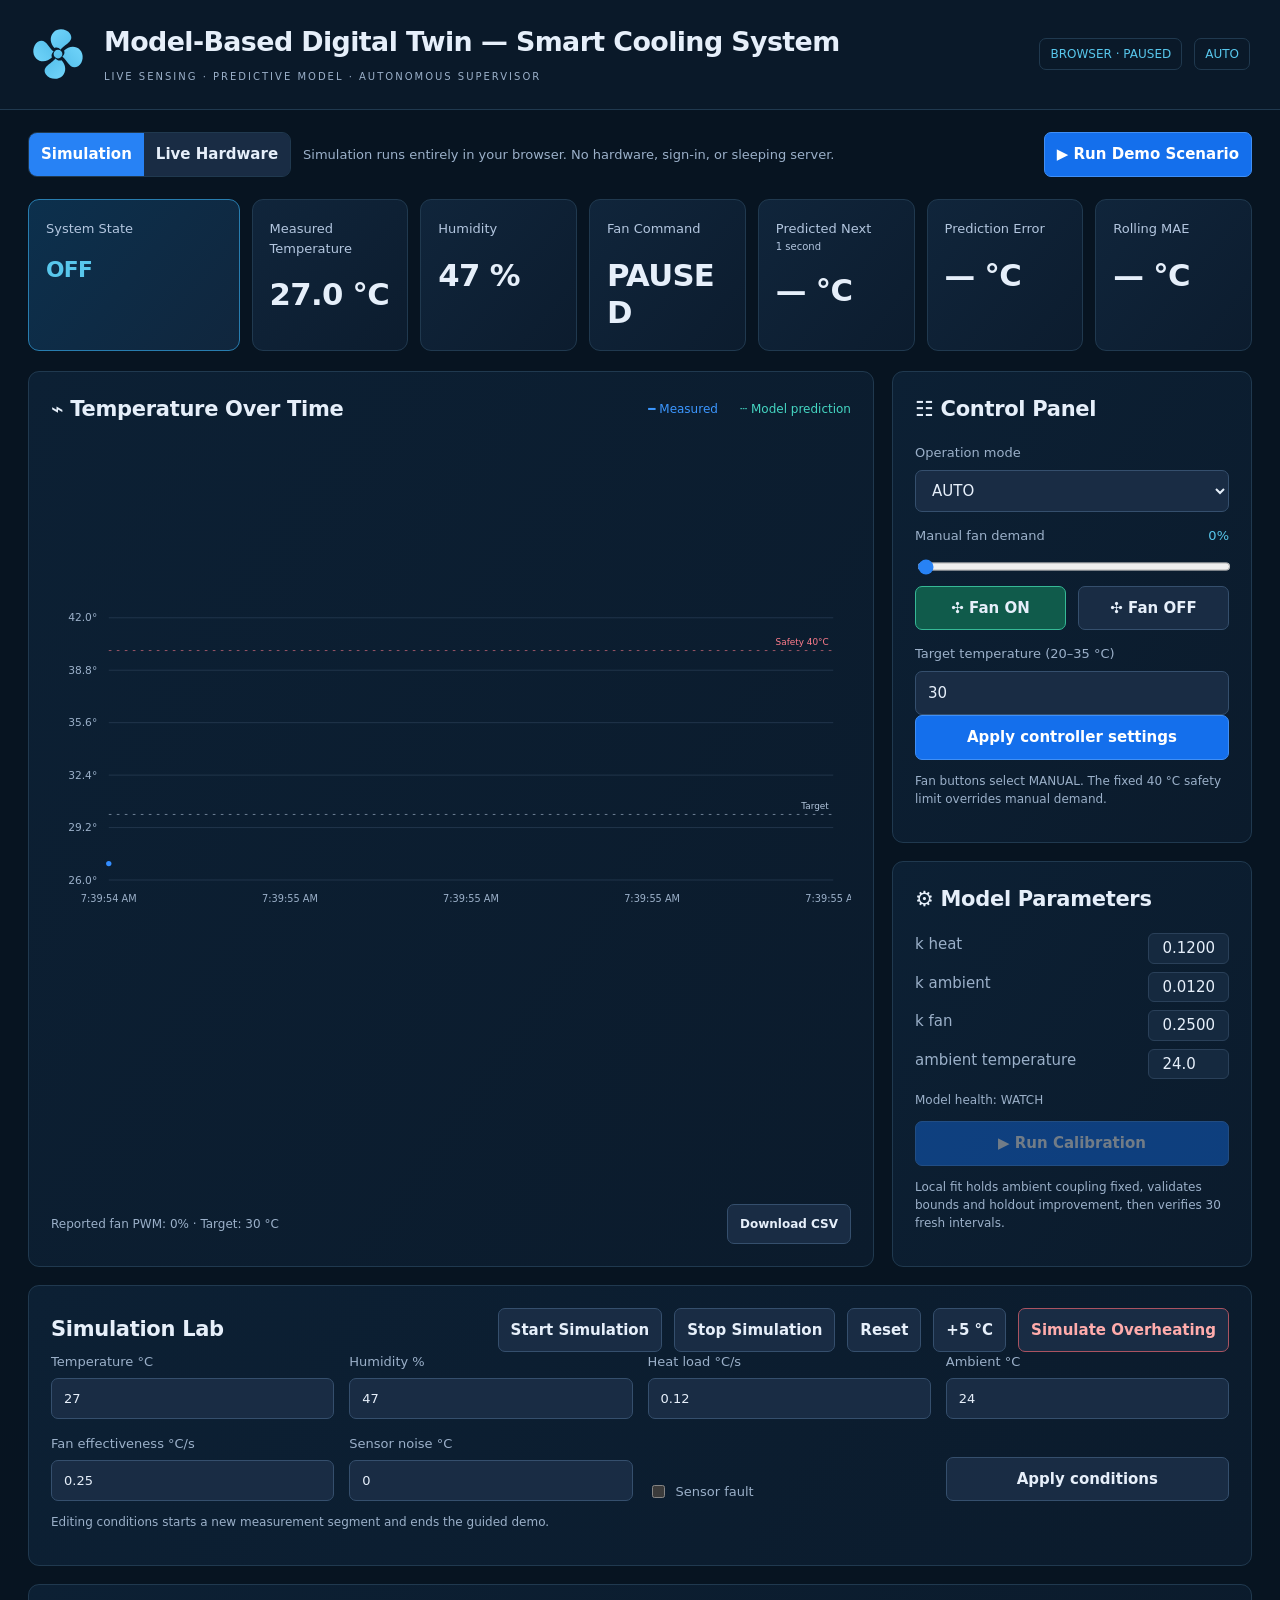
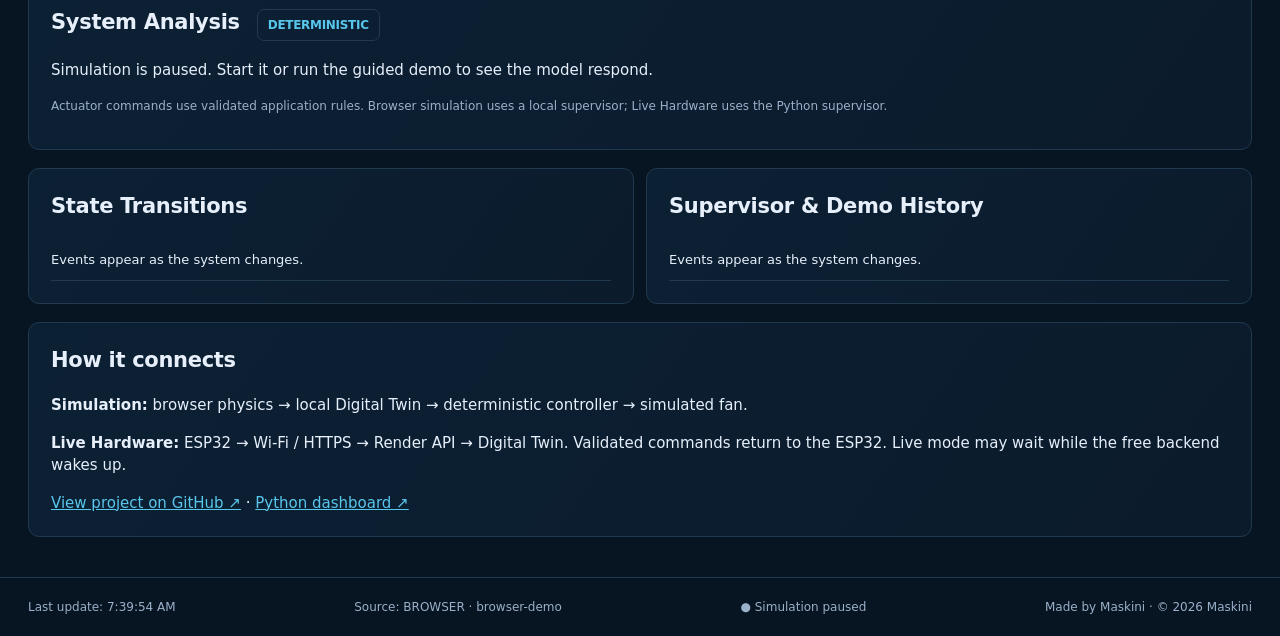
==== commit 89483005: "Publish interactive cooling dashboard" ====
--- a/index.html
+++ b/index.html
@@ -227,11 +227,10 @@
         </div>
       </section>
       <section class="panel agent">
-        <h2>Agent Analysis <span class="badge">DETERMINISTIC</span></h2>
+        <h2>System Analysis <span class="badge">DETERMINISTIC</span></h2>
         <p id="analysis"></p>
         <p class="muted">
-          Actuator commands use validated application rules. No LLM controls
-          hardware. Browser simulation uses a local supervisor; Live Hardware
+          Actuator commands use validated application rules. Browser simulation uses a local supervisor; Live Hardware
           uses the Python supervisor.
         </p>
       </section>
